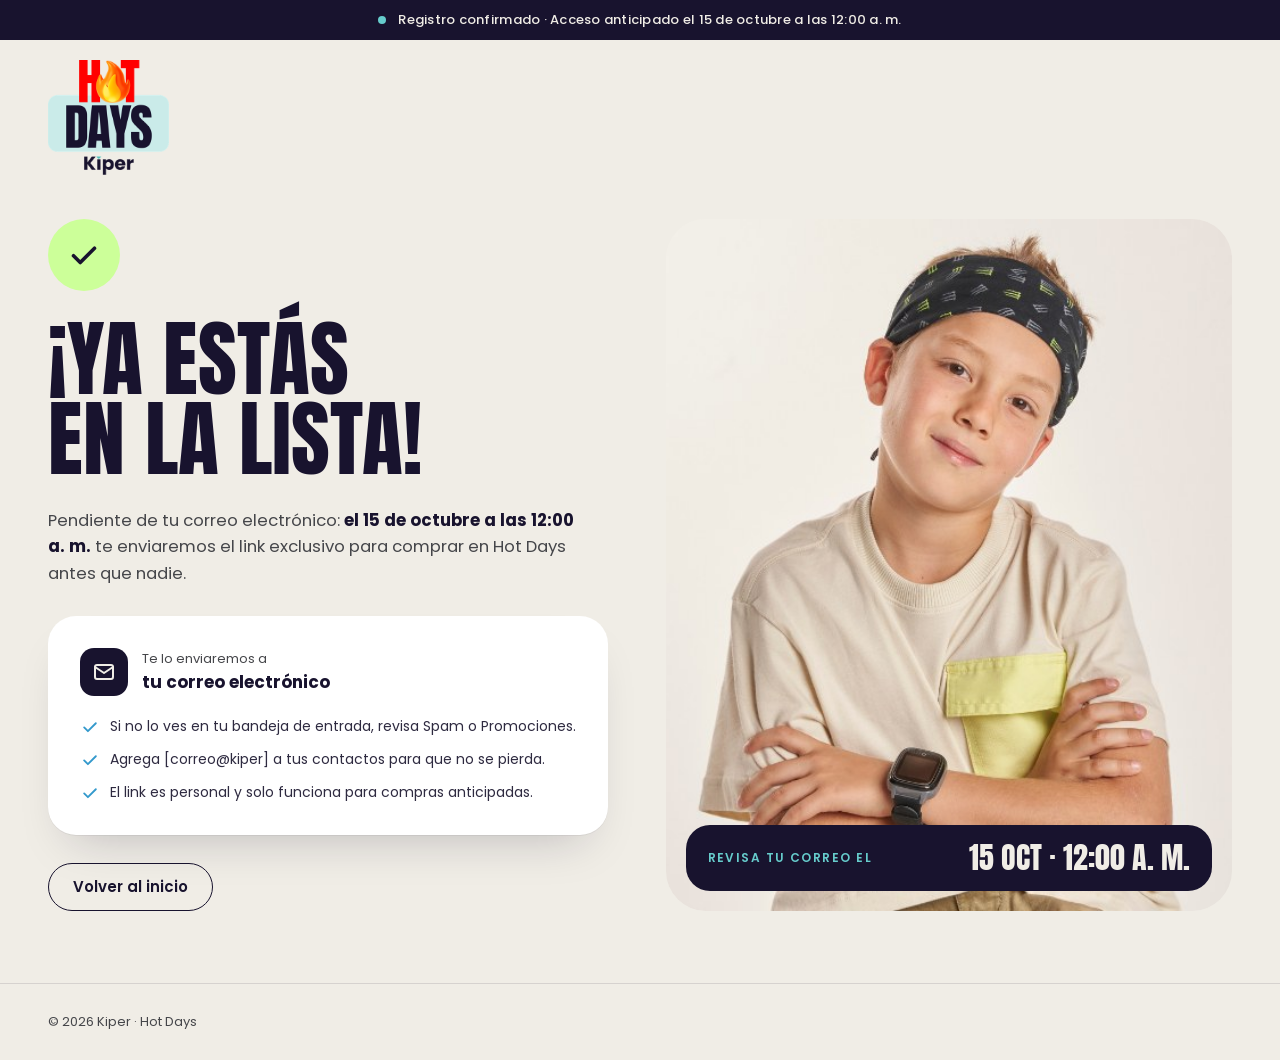
==== gracias.html @ 00de24c7 "Add files via upload" ====
<!doctype html>
<html lang="es">
<head>
  <meta charset="utf-8">
  <meta name="viewport" content="width=device-width, initial-scale=1">
  <meta name="robots" content="noindex">
  <title>¡Ya estás en la lista! · Hot Days Kiper</title>
  <link rel="icon" type="image/png" href="assets/favicon.png">
  <link rel="preconnect" href="https://fonts.googleapis.com">
  <link rel="preconnect" href="https://fonts.gstatic.com" crossorigin>
  <link href="https://fonts.googleapis.com/css2?family=Anton&family=Poppins:wght@400;500;600;700&display=swap" rel="stylesheet">
  <link rel="stylesheet" href="styles.css">
</head>
<body>

  <div class="topbar">
    <span class="dot teal" aria-hidden="true"></span>
    <span>Registro confirmado · Acceso anticipado el 15 de octubre a las 12:00 a. m.</span>
  </div>

  <header class="wrap site-header">
    <a href="./" aria-label="Hot Days Kiper, inicio">
      <img class="logo" src="assets/hotdays-kiper.png" alt="Hot Days Kiper" width="336" height="320">
    </a>
  </header>

  <main class="wrap hero thanks">
    <div class="hero-copy">
      <div class="check" aria-hidden="true">
        <svg width="36" height="36" viewBox="0 0 24 24" fill="none" stroke="#18132E" stroke-width="2.4" stroke-linecap="round" stroke-linejoin="round"><path d="M5 12.5l4.5 4.5L19 7.5"/></svg>
      </div>

      <h1 class="display">¡Ya estás<br>en la lista<span id="nombre"></span>!</h1>

      <p class="lead">Pendiente de tu correo electrónico: <strong style="color:#18132E">el 15 de octubre a las 12:00 a. m.</strong> te enviaremos el link exclusivo para comprar en Hot Days antes que nadie.</p>

      <div class="card">
        <div class="mail-row">
          <div class="mail-icon" aria-hidden="true">
            <svg width="24" height="24" viewBox="0 0 24 24" fill="none" stroke="#F0EDE6" stroke-width="2" stroke-linecap="round" stroke-linejoin="round"><rect x="3" y="5" width="18" height="14" rx="2"/><path d="M3 7l9 6 9-6"/></svg>
          </div>
          <div>
            <small>Te lo enviaremos a</small>
            <strong id="correo">tu correo electrónico</strong>
          </div>
        </div>
        <ul class="tips">
          <li>
            <svg width="20" height="20" viewBox="0 0 24 24" fill="none" stroke="#3399CC" stroke-width="2.2" stroke-linecap="round" stroke-linejoin="round" aria-hidden="true"><path d="M5 12.5l4.5 4.5L19 7.5"/></svg>
            <span>Si no lo ves en tu bandeja de entrada, revisa Spam o Promociones.</span>
          </li>
          <li>
            <svg width="20" height="20" viewBox="0 0 24 24" fill="none" stroke="#3399CC" stroke-width="2.2" stroke-linecap="round" stroke-linejoin="round" aria-hidden="true"><path d="M5 12.5l4.5 4.5L19 7.5"/></svg>
            <span>Agrega [correo@kiper] a tus contactos para que no se pierda.</span>
          </li>
          <li>
            <svg width="20" height="20" viewBox="0 0 24 24" fill="none" stroke="#3399CC" stroke-width="2.2" stroke-linecap="round" stroke-linejoin="round" aria-hidden="true"><path d="M5 12.5l4.5 4.5L19 7.5"/></svg>
            <span>El link es personal y solo funciona para compras anticipadas.</span>
          </li>
        </ul>
      </div>

      <a class="btn-outline" href="./">Volver al inicio</a>
    </div>

    <div class="visual">
      <div class="photo">
        <img src="assets/nino-kiper.jpg" alt="Niño con los brazos cruzados usando un reloj inteligente Kiper" width="540" height="608">
        <div class="photo-banner">
          <span class="kicker">Revisa tu correo el</span>
          <span class="date">15 oct · 12:00 a. m.</span>
        </div>
      </div>
    </div>
  </main>

  <footer class="site-footer">
    <div class="wrap">
      <span>© 2026 Kiper · Hot Days</span>
    </div>
  </footer>

  <script>
    try {
      const n = sessionStorage.getItem('hd_nombre');
      const c = sessionStorage.getItem('hd_correo');
      if (n) document.getElementById('nombre').textContent = ', ' + n;
      if (c) document.getElementById('correo').textContent = c;
    } catch (e) {}
  </script>
</body>
</html>
---- styles.css ----
:root {
  --cream: #F0EDE6;
  --photo-bg: #F3F0E9;
  --navy: #18132E;
  --ink-soft: #45464A;
  --teal: #66CCCC;
  --blue: #3399CC;
  --lime: #CCFF99;
  --red: #FF0000;
  --line: #D9D5CB;
  --display: 'Anton', 'Impact', 'Arial Narrow', sans-serif;
  --body: 'Poppins', 'Helvetica Neue', Arial, sans-serif;
}

* { box-sizing: border-box; }
html { -webkit-text-size-adjust: 100%; }
body {
  margin: 0;
  font-family: var(--body);
  color: var(--navy);
  background: var(--cream);
  overflow-x: hidden;
}
img { max-width: 100%; display: block; }
a { color: var(--navy); }
a:hover { color: var(--blue); }
:focus-visible { outline: 3px solid var(--blue); outline-offset: 2px; }

/* Barra de anuncio */
.topbar {
  background: var(--navy);
  color: var(--cream);
  padding: 10px 20px;
  display: flex;
  justify-content: center;
  align-items: center;
  gap: 12px;
  font-size: 13px;
  font-weight: 500;
  letter-spacing: 0.02em;
  text-align: center;
  flex-wrap: wrap;
}
.topbar .dot { width: 8px; height: 8px; border-radius: 50%; background: var(--red); flex-shrink: 0; }
.topbar .dot.teal { background: var(--teal); }

/* Encabezado */
.wrap { max-width: 1320px; margin: 0 auto; padding-inline: clamp(20px, 4vw, 48px); }
.site-header {
  padding-block: 20px;
  display: flex;
  align-items: center;
  justify-content: space-between;
  gap: 16px;
}
.site-header .logo { height: clamp(88px, 9vw, 128px); width: auto; }
.btn-pill {
  text-decoration: none;
  background: var(--navy);
  color: var(--cream);
  font-weight: 600;
  font-size: 14px;
  padding: 0 22px;
  min-height: 46px;
  border-radius: 999px;
  display: inline-flex;
  align-items: center;
}
.btn-pill:hover { color: var(--cream); background: #2A2350; }

/* Hero */
.hero {
  padding-top: clamp(8px, 2vw, 24px);
  padding-bottom: 72px;
  display: grid;
  grid-template-columns: repeat(auto-fit, minmax(min(100%, 480px), 1fr));
  gap: clamp(32px, 4vw, 56px);
  align-items: stretch;
}
.hero-copy { display: flex; flex-direction: column; gap: 28px; justify-content: center; }

.badge {
  display: inline-flex;
  align-self: flex-start;
  align-items: center;
  gap: 10px;
  background: #fff;
  border: 1px solid rgba(24, 19, 46, 0.1);
  border-radius: 999px;
  padding: 8px 16px 8px 8px;
  font-size: 14px;
  font-weight: 500;
}
.badge .tag {
  background: var(--red);
  color: #fff;
  font-size: 12px;
  font-weight: 700;
  letter-spacing: 0.08em;
  padding: 5px 10px;
  border-radius: 999px;
}

.display {
  font-family: var(--display);
  font-weight: 400;
  line-height: 0.95;
  margin: 0;
  text-transform: uppercase;
}
.hero h1 { font-size: clamp(56px, 7.4vw, 112px); }
.hero h1 .hot { color: var(--red); }
.lead {
  font-size: clamp(16px, 1.3vw, 18px);
  line-height: 1.6;
  color: var(--ink-soft);
  margin: 0;
  max-width: 540px;
}

/* Tarjeta / formulario */
.card {
  background: #fff;
  border-radius: 28px;
  padding: clamp(22px, 3vw, 32px);
  box-shadow: 0 1px 0 rgba(24, 19, 46, 0.06), 0 24px 48px -24px rgba(24, 19, 46, 0.25);
  max-width: 560px;
}
.form { display: flex; flex-direction: column; gap: 16px; }
.row { display: grid; grid-template-columns: repeat(auto-fit, minmax(min(100%, 200px), 1fr)); gap: 14px; }
.field { display: flex; flex-direction: column; gap: 6px; }
.field label { font-size: 13px; font-weight: 600; }
.field input {
  font-family: inherit;
  font-size: 16px;
  height: 52px;
  padding: 0 16px;
  border-radius: 14px;
  border: 1.5px solid var(--line);
  background: #FBFAF7;
  color: var(--navy);
  width: 100%;
}
.field input::placeholder { color: #8A8B89; }
.field input:focus { outline: 3px solid var(--blue); outline-offset: 1px; border-color: var(--blue); }
.field input[aria-invalid="true"] { border-color: #B00020; }
.consent {
  display: flex;
  gap: 12px;
  align-items: flex-start;
  font-size: 13px;
  line-height: 1.5;
  color: var(--ink-soft);
  cursor: pointer;
}
.consent input { width: 20px; height: 20px; margin: 1px 0 0; accent-color: var(--navy); flex-shrink: 0; }
.error {
  margin: 0;
  font-size: 13px;
  font-weight: 600;
  color: #B00020;
  background: #FFE9E9;
  padding: 10px 14px;
  border-radius: 12px;
}
.error[hidden] { display: none; }
.btn-primary {
  font-family: inherit;
  font-size: 16px;
  font-weight: 700;
  background: var(--navy);
  color: var(--cream);
  border: 0;
  border-radius: 999px;
  height: 56px;
  cursor: pointer;
  display: flex;
  align-items: center;
  justify-content: center;
  gap: 10px;
  width: 100%;
}
.btn-primary:hover { background: #2A2350; }
.btn-primary[disabled] { opacity: 0.7; cursor: progress; }
.btn-outline {
  font-family: inherit;
  font-size: 15px;
  font-weight: 600;
  background: transparent;
  color: var(--navy);
  border: 1.5px solid var(--navy);
  border-radius: 999px;
  min-height: 48px;
  padding: 0 24px;
  cursor: pointer;
  text-decoration: none;
  display: inline-flex;
  align-items: center;
  align-self: flex-start;
}
.closed h2 { font-size: 36px; margin-bottom: 8px; }
.closed p { margin: 0; line-height: 1.6; color: var(--ink-soft); }

/* Columna visual */
.visual { display: flex; flex-direction: column; gap: 16px; }
.photo {
  position: relative;
  flex-grow: 1;
  min-height: 560px;
  border-radius: 40px;
  overflow: hidden;
  background: var(--photo-bg);
}
.photo img {
  position: absolute;
  inset: 0;
  width: 100%;
  height: 100%;
  object-fit: cover;
  object-position: center 20%;
}
.vtext {
  position: absolute;
  right: 4px;
  top: 0;
  bottom: 0;
  writing-mode: vertical-rl;
  font-family: var(--display);
  font-size: 112px;
  line-height: 1;
  color: transparent;
  -webkit-text-stroke: 2px rgba(24, 19, 46, 0.16);
  text-transform: uppercase;
  white-space: nowrap;
  user-select: none;
  pointer-events: none;
}
.chip {
  position: absolute;
  left: 20px;
  top: 20px;
  background: #fff;
  border-radius: 999px;
  padding: 10px 16px;
  display: flex;
  align-items: center;
  gap: 10px;
  font-size: 13px;
  font-weight: 600;
  box-shadow: 0 8px 20px -10px rgba(24, 19, 46, 0.35);
}

/* Cuenta regresiva */
.countdown {
  background: var(--navy);
  color: var(--cream);
  border-radius: 28px;
  padding: 18px 20px;
  display: flex;
  flex-direction: column;
  gap: 12px;
}
.countdown .head { display: flex; justify-content: space-between; align-items: center; gap: 8px; flex-wrap: wrap; }
.countdown .kicker { font-size: 12px; font-weight: 600; letter-spacing: 0.12em; text-transform: uppercase; color: var(--teal); }
.countdown .when { font-size: 12px; color: rgba(240, 237, 230, 0.75); }
.countdown .units { display: grid; grid-template-columns: repeat(4, minmax(0, 1fr)); gap: 8px; }
.countdown .unit { background: rgba(240, 237, 230, 0.08); border-radius: 14px; padding: 10px 6px; text-align: center; }
.countdown .num { font-family: var(--display); font-size: 36px; line-height: 1.05; font-variant-numeric: tabular-nums; }
.countdown .lbl { font-size: 11px; font-weight: 500; color: rgba(240, 237, 230, 0.75); text-transform: uppercase; letter-spacing: 0.08em; }

/* Gracias */
.check {
  width: 72px;
  height: 72px;
  border-radius: 50%;
  background: var(--lime);
  display: flex;
  align-items: center;
  justify-content: center;
}
.thanks h1 { font-size: clamp(52px, 6.6vw, 100px); }
.mail-row { display: flex; align-items: center; gap: 14px; }
.mail-icon {
  width: 48px;
  height: 48px;
  border-radius: 14px;
  background: var(--navy);
  display: flex;
  align-items: center;
  justify-content: center;
  flex-shrink: 0;
}
.mail-row small { display: block; font-size: 13px; color: var(--ink-soft); }
.mail-row strong { display: block; font-size: 17px; overflow-wrap: anywhere; }
.tips { list-style: none; margin: 20px 0 0; padding: 0; display: flex; flex-direction: column; gap: 12px; font-size: 14px; line-height: 1.5; color: #2E2A40; }
.tips li { display: flex; gap: 10px; align-items: flex-start; }
.tips svg { flex-shrink: 0; margin-top: 1px; }
.photo-banner {
  position: absolute;
  left: 20px;
  right: 20px;
  bottom: 20px;
  background: var(--navy);
  color: var(--cream);
  border-radius: 24px;
  padding: 18px 22px;
  display: flex;
  justify-content: space-between;
  align-items: center;
  gap: 12px;
  flex-wrap: wrap;
}
.photo-banner .kicker { font-size: 12px; font-weight: 600; letter-spacing: 0.12em; text-transform: uppercase; color: var(--teal); }
.photo-banner .date { font-family: var(--display); font-size: 30px; line-height: 1; text-transform: uppercase; }

/* Footer */
.site-footer { border-top: 1px solid rgba(24, 19, 46, 0.12); }
.site-footer .wrap {
  padding-block: 28px;
  display: flex;
  justify-content: space-between;
  align-items: center;
  gap: 16px;
  flex-wrap: wrap;
  font-size: 13px;
  color: var(--ink-soft);
}
.site-footer nav { display: flex; gap: 20px; }

@media (max-width: 760px) {
  .vtext { display: none; }
  .photo { min-height: 440px; border-radius: 28px; }
  .site-header .btn-pill { display: none; }
}

@media (prefers-reduced-motion: reduce) {
  * { scroll-behavior: auto !important; transition: none !important; }
}
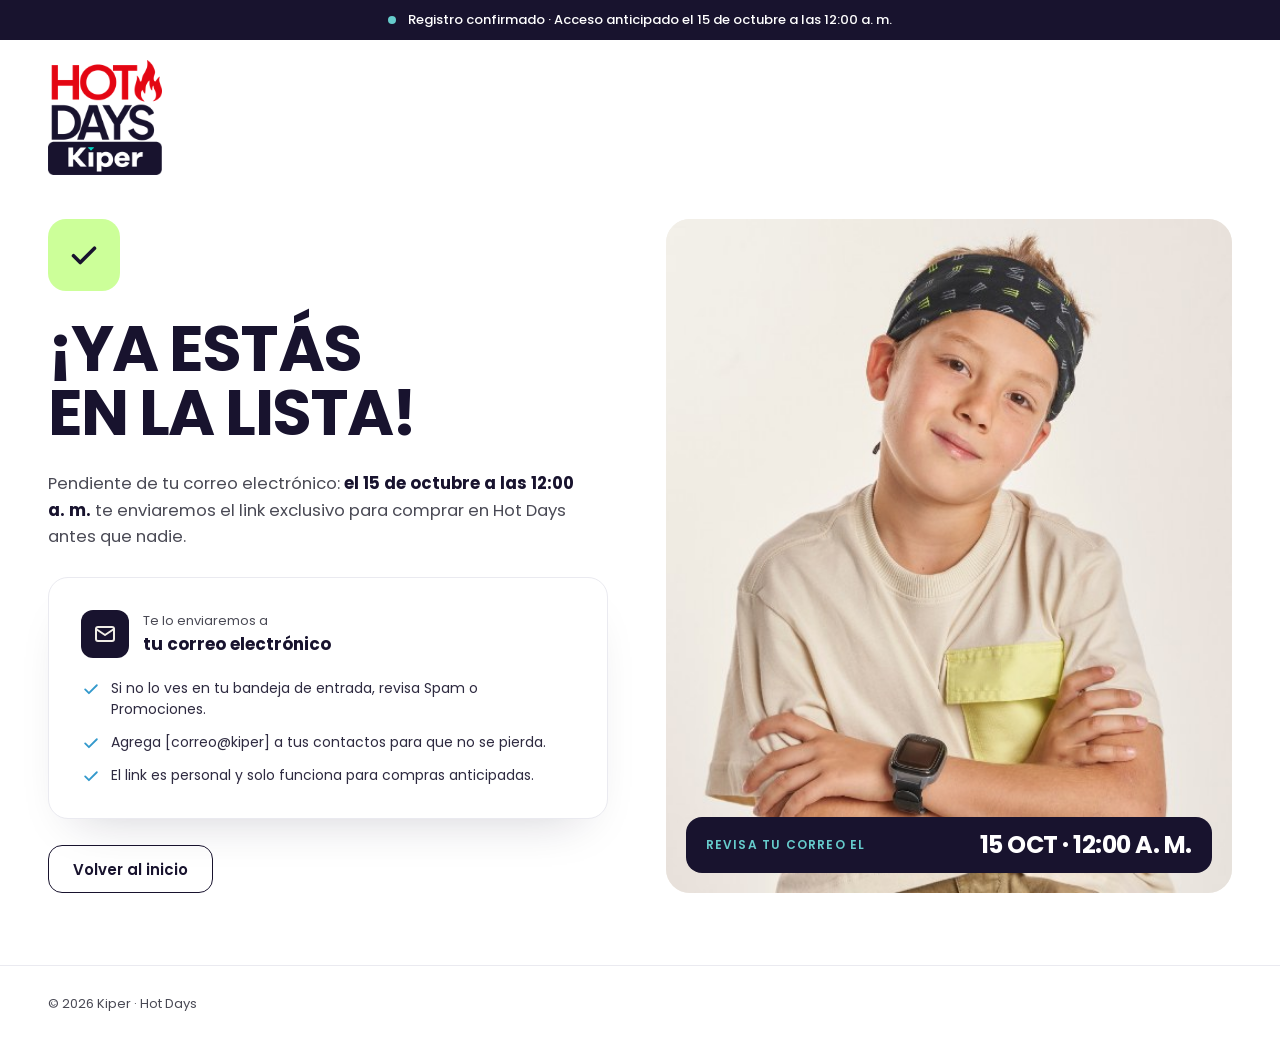
==== commit c5d6873e: "Add files via upload" ====
--- a/gracias.html
+++ b/gracias.html
@@ -8,7 +8,7 @@
   <link rel="icon" type="image/png" href="assets/favicon.png">
   <link rel="preconnect" href="https://fonts.googleapis.com">
   <link rel="preconnect" href="https://fonts.gstatic.com" crossorigin>
-  <link href="https://fonts.googleapis.com/css2?family=Anton&family=Poppins:wght@400;500;600;700&display=swap" rel="stylesheet">
+  <link href="https://fonts.googleapis.com/css2?family=Poppins:wght@400;500;600;700;800&display=swap" rel="stylesheet">
   <link rel="stylesheet" href="styles.css">
 </head>
 <body>
@@ -20,7 +20,7 @@
 
   <header class="wrap site-header">
     <a href="./" aria-label="Hot Days Kiper, inicio">
-      <img class="logo" src="assets/hotdays-kiper.png" alt="Hot Days Kiper" width="336" height="320">
+      <img class="logo" src="assets/hotdays-kiper.png" alt="Hot Days Kiper" width="316" height="320">
     </a>
   </header>
 
--- a/styles.css
+++ b/styles.css
@@ -1,35 +1,35 @@
 :root {
-  --cream: #F0EDE6;
-  --photo-bg: #F3F0E9;
+  --bg: #FFFFFF;
+  --surface: #F6F6F8;
   --navy: #18132E;
-  --ink-soft: #45464A;
+  --navy-hover: #2A2350;
+  --ink-soft: #4A4A55;
+  --red: #E30613;
   --teal: #66CCCC;
   --blue: #3399CC;
   --lime: #CCFF99;
-  --red: #FF0000;
-  --line: #D9D5CB;
-  --display: 'Anton', 'Impact', 'Arial Narrow', sans-serif;
-  --body: 'Poppins', 'Helvetica Neue', Arial, sans-serif;
+  --line: #E2E2E8;
+  --font: 'Poppins', 'Helvetica Neue', Arial, sans-serif;
 }
 
 * { box-sizing: border-box; }
 html { -webkit-text-size-adjust: 100%; }
 body {
   margin: 0;
-  font-family: var(--body);
+  font-family: var(--font);
   color: var(--navy);
-  background: var(--cream);
+  background: var(--bg);
   overflow-x: hidden;
 }
 img { max-width: 100%; display: block; }
 a { color: var(--navy); }
-a:hover { color: var(--blue); }
+a:hover { color: var(--red); }
 :focus-visible { outline: 3px solid var(--blue); outline-offset: 2px; }
 
 /* Barra de anuncio */
 .topbar {
   background: var(--navy);
-  color: var(--cream);
+  color: #fff;
   padding: 10px 20px;
   display: flex;
   justify-content: center;
@@ -37,7 +37,6 @@
   gap: 12px;
   font-size: 13px;
   font-weight: 500;
-  letter-spacing: 0.02em;
   text-align: center;
   flex-wrap: wrap;
 }
@@ -57,16 +56,16 @@
 .btn-pill {
   text-decoration: none;
   background: var(--navy);
-  color: var(--cream);
+  color: #fff;
   font-weight: 600;
   font-size: 14px;
   padding: 0 22px;
   min-height: 46px;
-  border-radius: 999px;
+  border-radius: 12px;
   display: inline-flex;
   align-items: center;
 }
-.btn-pill:hover { color: var(--cream); background: #2A2350; }
+.btn-pill:hover { color: #fff; background: var(--navy-hover); }
 
 /* Hero */
 .hero {
@@ -77,17 +76,16 @@
   gap: clamp(32px, 4vw, 56px);
   align-items: stretch;
 }
-.hero-copy { display: flex; flex-direction: column; gap: 28px; justify-content: center; }
+.hero-copy { display: flex; flex-direction: column; gap: 26px; justify-content: center; }
 
 .badge {
   display: inline-flex;
   align-self: flex-start;
   align-items: center;
   gap: 10px;
-  background: #fff;
-  border: 1px solid rgba(24, 19, 46, 0.1);
-  border-radius: 999px;
-  padding: 8px 16px 8px 8px;
+  background: var(--surface);
+  border-radius: 12px;
+  padding: 6px 14px 6px 6px;
   font-size: 14px;
   font-weight: 500;
 }
@@ -96,19 +94,20 @@
   color: #fff;
   font-size: 12px;
   font-weight: 700;
-  letter-spacing: 0.08em;
+  letter-spacing: 0.06em;
   padding: 5px 10px;
-  border-radius: 999px;
+  border-radius: 7px;
 }
 
 .display {
-  font-family: var(--display);
-  font-weight: 400;
-  line-height: 0.95;
+  font-family: var(--font);
+  font-weight: 700;
+  line-height: 1;
+  letter-spacing: -0.03em;
   margin: 0;
   text-transform: uppercase;
 }
-.hero h1 { font-size: clamp(56px, 7.4vw, 112px); }
+.hero h1 { font-size: clamp(44px, 5.6vw, 84px); }
 .hero h1 .hot { color: var(--red); }
 .lead {
   font-size: clamp(16px, 1.3vw, 18px);
@@ -121,9 +120,10 @@
 /* Tarjeta / formulario */
 .card {
   background: #fff;
-  border-radius: 28px;
+  border: 1px solid #EAEAF0;
+  border-radius: 20px;
   padding: clamp(22px, 3vw, 32px);
-  box-shadow: 0 1px 0 rgba(24, 19, 46, 0.06), 0 24px 48px -24px rgba(24, 19, 46, 0.25);
+  box-shadow: 0 24px 48px -28px rgba(24, 19, 46, 0.22);
   max-width: 560px;
 }
 .form { display: flex; flex-direction: column; gap: 16px; }
@@ -135,14 +135,14 @@
   font-size: 16px;
   height: 52px;
   padding: 0 16px;
-  border-radius: 14px;
+  border-radius: 12px;
   border: 1.5px solid var(--line);
-  background: #FBFAF7;
+  background: var(--surface);
   color: var(--navy);
   width: 100%;
 }
-.field input::placeholder { color: #8A8B89; }
-.field input:focus { outline: 3px solid var(--blue); outline-offset: 1px; border-color: var(--blue); }
+.field input::placeholder { color: #8A8A94; }
+.field input:focus { outline: 3px solid rgba(51, 153, 204, 0.35); outline-offset: 0; border-color: var(--blue); background: #fff; }
 .field input[aria-invalid="true"] { border-color: #B00020; }
 .consent {
   display: flex;
@@ -159,9 +159,9 @@
   font-size: 13px;
   font-weight: 600;
   color: #B00020;
-  background: #FFE9E9;
+  background: #FFECEC;
   padding: 10px 14px;
-  border-radius: 12px;
+  border-radius: 10px;
 }
 .error[hidden] { display: none; }
 .btn-primary {
@@ -169,9 +169,9 @@
   font-size: 16px;
   font-weight: 700;
   background: var(--navy);
-  color: var(--cream);
+  color: #fff;
   border: 0;
-  border-radius: 999px;
+  border-radius: 14px;
   height: 56px;
   cursor: pointer;
   display: flex;
@@ -180,7 +180,7 @@
   gap: 10px;
   width: 100%;
 }
-.btn-primary:hover { background: #2A2350; }
+.btn-primary:hover { background: var(--navy-hover); }
 .btn-primary[disabled] { opacity: 0.7; cursor: progress; }
 .btn-outline {
   font-family: inherit;
@@ -189,7 +189,7 @@
   background: transparent;
   color: var(--navy);
   border: 1.5px solid var(--navy);
-  border-radius: 999px;
+  border-radius: 14px;
   min-height: 48px;
   padding: 0 24px;
   cursor: pointer;
@@ -198,7 +198,8 @@
   align-items: center;
   align-self: flex-start;
 }
-.closed h2 { font-size: 36px; margin-bottom: 8px; }
+.btn-outline:hover { background: var(--navy); color: #fff; }
+.closed h2 { font-size: 30px; margin-bottom: 8px; }
 .closed p { margin: 0; line-height: 1.6; color: var(--ink-soft); }
 
 /* Columna visual */
@@ -207,9 +208,9 @@
   position: relative;
   flex-grow: 1;
   min-height: 560px;
-  border-radius: 40px;
+  border-radius: 24px;
   overflow: hidden;
-  background: var(--photo-bg);
+  background: #F3F0E9;
 }
 .photo img {
   position: absolute;
@@ -225,11 +226,13 @@
   top: 0;
   bottom: 0;
   writing-mode: vertical-rl;
-  font-family: var(--display);
-  font-size: 112px;
+  font-family: var(--font);
+  font-weight: 800;
+  font-size: 96px;
+  letter-spacing: -0.03em;
   line-height: 1;
   color: transparent;
-  -webkit-text-stroke: 2px rgba(24, 19, 46, 0.16);
+  -webkit-text-stroke: 2px rgba(24, 19, 46, 0.14);
   text-transform: uppercase;
   white-space: nowrap;
   user-select: none;
@@ -240,8 +243,8 @@
   left: 20px;
   top: 20px;
   background: #fff;
-  border-radius: 999px;
-  padding: 10px 16px;
+  border-radius: 12px;
+  padding: 10px 14px;
   display: flex;
   align-items: center;
   gap: 10px;
@@ -249,41 +252,42 @@
   font-weight: 600;
   box-shadow: 0 8px 20px -10px rgba(24, 19, 46, 0.35);
 }
+.chip svg { color: var(--red); }
 
 /* Cuenta regresiva */
 .countdown {
   background: var(--navy);
-  color: var(--cream);
-  border-radius: 28px;
+  color: #fff;
+  border-radius: 20px;
   padding: 18px 20px;
   display: flex;
   flex-direction: column;
   gap: 12px;
 }
 .countdown .head { display: flex; justify-content: space-between; align-items: center; gap: 8px; flex-wrap: wrap; }
-.countdown .kicker { font-size: 12px; font-weight: 600; letter-spacing: 0.12em; text-transform: uppercase; color: var(--teal); }
-.countdown .when { font-size: 12px; color: rgba(240, 237, 230, 0.75); }
+.countdown .kicker { font-size: 12px; font-weight: 600; letter-spacing: 0.1em; text-transform: uppercase; color: var(--teal); }
+.countdown .when { font-size: 12px; color: rgba(255, 255, 255, 0.72); }
 .countdown .units { display: grid; grid-template-columns: repeat(4, minmax(0, 1fr)); gap: 8px; }
-.countdown .unit { background: rgba(240, 237, 230, 0.08); border-radius: 14px; padding: 10px 6px; text-align: center; }
-.countdown .num { font-family: var(--display); font-size: 36px; line-height: 1.05; font-variant-numeric: tabular-nums; }
-.countdown .lbl { font-size: 11px; font-weight: 500; color: rgba(240, 237, 230, 0.75); text-transform: uppercase; letter-spacing: 0.08em; }
+.countdown .unit { background: rgba(255, 255, 255, 0.08); border-radius: 12px; padding: 10px 6px; text-align: center; }
+.countdown .num { font-weight: 700; font-size: 32px; line-height: 1.15; letter-spacing: -0.02em; font-variant-numeric: tabular-nums; }
+.countdown .lbl { font-size: 11px; font-weight: 500; color: rgba(255, 255, 255, 0.72); text-transform: uppercase; letter-spacing: 0.08em; }
 
 /* Gracias */
 .check {
   width: 72px;
   height: 72px;
-  border-radius: 50%;
+  border-radius: 18px;
   background: var(--lime);
   display: flex;
   align-items: center;
   justify-content: center;
 }
-.thanks h1 { font-size: clamp(52px, 6.6vw, 100px); }
+.thanks h1 { font-size: clamp(42px, 5vw, 76px); }
 .mail-row { display: flex; align-items: center; gap: 14px; }
 .mail-icon {
   width: 48px;
   height: 48px;
-  border-radius: 14px;
+  border-radius: 12px;
   background: var(--navy);
   display: flex;
   align-items: center;
@@ -301,20 +305,20 @@
   right: 20px;
   bottom: 20px;
   background: var(--navy);
-  color: var(--cream);
-  border-radius: 24px;
-  padding: 18px 22px;
+  color: #fff;
+  border-radius: 16px;
+  padding: 16px 20px;
   display: flex;
   justify-content: space-between;
   align-items: center;
   gap: 12px;
   flex-wrap: wrap;
 }
-.photo-banner .kicker { font-size: 12px; font-weight: 600; letter-spacing: 0.12em; text-transform: uppercase; color: var(--teal); }
-.photo-banner .date { font-family: var(--display); font-size: 30px; line-height: 1; text-transform: uppercase; }
+.photo-banner .kicker { font-size: 12px; font-weight: 600; letter-spacing: 0.1em; text-transform: uppercase; color: var(--teal); }
+.photo-banner .date { font-weight: 700; font-size: 24px; line-height: 1; letter-spacing: -0.02em; text-transform: uppercase; }
 
 /* Footer */
-.site-footer { border-top: 1px solid rgba(24, 19, 46, 0.12); }
+.site-footer { border-top: 1px solid #EAEAF0; }
 .site-footer .wrap {
   padding-block: 28px;
   display: flex;
@@ -328,9 +332,35 @@
 .site-footer nav { display: flex; gap: 20px; }
 
 @media (max-width: 760px) {
-  .vtext { display: none; }
-  .photo { min-height: 440px; border-radius: 28px; }
+  .topbar { font-size: 12px; padding: 8px 16px; gap: 8px; }
+  .site-header { padding-block: 12px; }
+  .site-header .logo { height: 72px; }
   .site-header .btn-pill { display: none; }
+
+  /* En celular: sin foto; texto y formulario, contador al final */
+  .hero { gap: 20px; padding-bottom: 32px; padding-top: 0; }
+  .visual { display: contents; }
+  .photo { display: none; }
+  .hero-copy { order: 1; gap: 18px; }
+  .countdown { order: 2; padding: 14px 16px; border-radius: 16px; gap: 8px; }
+  .countdown .when { display: none; }
+  .countdown .num { font-size: 24px; }
+  .countdown .unit { padding: 8px 4px; border-radius: 10px; }
+
+  .badge { font-size: 13px; }
+  .hero h1 { font-size: 40px; }
+  .lead { font-size: 15px; line-height: 1.55; }
+  .card { padding: 20px; border-radius: 18px; }
+  .form { gap: 12px; }
+  .row { gap: 12px; }
+  .field input { height: 48px; }
+  .btn-primary { height: 52px; }
+
+  .thanks .visual { display: none; }
+  .thanks h1 { font-size: 38px; }
+  .check { width: 56px; height: 56px; border-radius: 14px; }
+
+  .site-footer .wrap { padding-block: 18px; }
 }
 
 @media (prefers-reduced-motion: reduce) {
